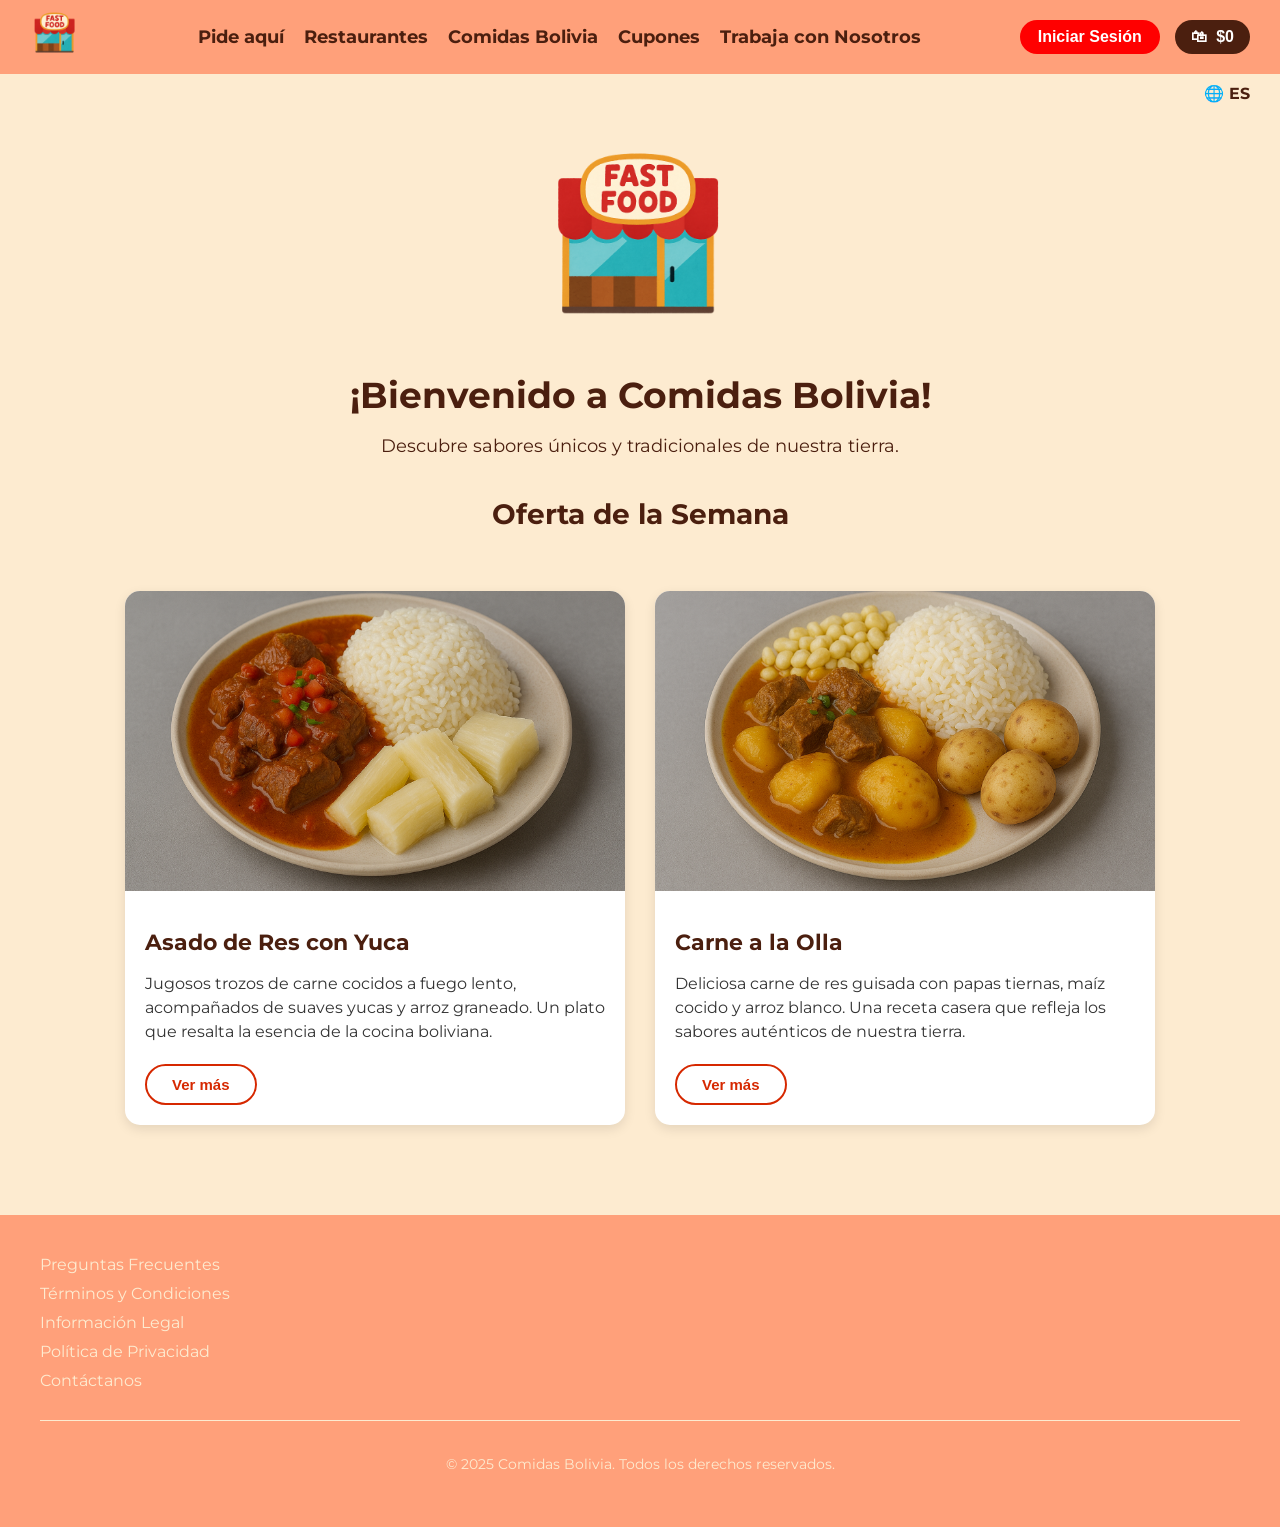
==== index.html @ f2148b14 "Subiendo proyecto para página web" ====
<!-- Estoy usando la estructura estándar de HTML5 y declaro el idioma en español para accesibilidad y SEO."-->
<!DOCTYPE html>
<html lang="es">
<head>
    <meta charset="UTF-8">
    <meta name="viewport" content="width=device-width, initial-scale=1.0">
    <!-- Titulo-->
    <title>Comidas Bolivia</title>
    <link rel="stylesheet" href="estilos.css">
    <link href="https://fonts.googleapis.com/css2?family=Montserrat:wght@700&display=swap" rel="stylesheet">
    <link rel="icon" type="image/png" href="Imagen Restaurant.png">
</head>
<body>

    <!-- BARRA SUPERIOR -->
    <header class="topbar">
        <a href="index.html">
            <img src="Imagen Restaurant.png" alt="Comidas Bolivianas" class="logo-barra">
        </a>
        <nav class="nav-links">
            <a href="pide_aqui.html">Pide aquí</a>
            <a href="restaurantes.html">Restaurantes</a>
            <a href="comidasBolivia.html">Comidas Bolivia</a>
            <a href="cupones.html">Cupones</a>
            <a href="trabajaNosotros.html">Trabaja con Nosotros</a>
        </nav>
        <!--"Organicé el header con Flexbox (CSS) para tener el logo, navegación y acciones de usuario bien alineadas."-->

        <div class="right-section">
            <button class="btn-inscribirse">Iniciar Sesión</button>
            <button class="btn-carrito">
                <span class="cart-icon">&#128717;</span> $0
            </button>
        </div>
    </header>

    <!-- CONTENEDOR DEL INDEX -->
    <div class="index-contenido">

        <!-- Selector de idioma -->
        <div class="idioma-selector">🌐 ES</div>

        <!-- Logo Central -->
        <div class="logo-centro">
            <img src="Imagen Restaurant.png" alt="Logo Central">
        </div>

        <!-- Bienvenida -->
        <div class="bienvenida">
            <h1>¡Bienvenido a Comidas Bolivia!</h1>
            <p>Descubre sabores únicos y tradicionales de nuestra tierra.</p>
            <h2 class="subtitulo-seccion">Oferta de la Semana</h2>
        </div>

        <!-- TARJETAS DE COMIDA -->
        <div class="promo-container">
            <!-- Asado de Res con Yuca -->
            <div class="promo-card">
                <div class="promo-img-container">
                    <img src="asado-res-y-yuca.png" alt="Asado de Res con Yuca" class="promo-img">
                </div>
                <div class="promo-content">
                    <h2>Asado de Res con Yuca</h2>
                    <p>Jugosos trozos de carne cocidos a fuego lento, acompañados de suaves yucas y arroz graneado. Un plato que resalta la esencia de la cocina boliviana.</p>
                    <button class="promo-btn" onclick="mostrarTexto('texto1')">Ver más</button>
                    <div id="texto1" class="texto-oculto">
                        Se acabo waway!!
                    </div>
                </div>
            </div>

            <!-- Carne a la Olla -->
            <div class="promo-card">
                <div class="promo-img-container">
                    <img src="Carne a la olla.png" alt="Carne a la Olla con arroz, papas y maíz" class="promo-img">
                </div>
                <div class="promo-content">
                    <h2>Carne a la Olla</h2>
                    <p>Deliciosa carne de res guisada con papas tiernas, maíz cocido y arroz blanco. Una receta casera que refleja los sabores auténticos de nuestra tierra.</p>
                    <button class="promo-btn" onclick="mostrarTexto('texto2')">Ver más</button>
                    <div id="texto2" class="texto-oculto">
                        3 unidades disponibles
                    </div>
                </div>
            </div>
        </div>
    </div>

    <script>
        function mostrarTexto(id) 
        {
            var texto = document.getElementById(id);
            if (texto.style.display === "none" || texto.style.display === "") 
            {
                texto.style.display = "block";
            } 
            else 
            {
                texto.style.display = "none";
            }
        }
    </script>
    <!--"Organicé el pie de página en dos partes: enlaces de ayuda y la declaración de derechos de autor."-->
    <footer class="footer">
         <div class="footer-container">
            <div class="footer-links">
                <a href="#">Preguntas Frecuentes</a>
                <a href="#">Términos y Condiciones</a>
                <a href="#">Información Legal</a>
                <a href="#">Política de Privacidad</a>
                <a href="#">Contáctanos</a>
            </div>
      <div class="footer-copy">
        <p>© 2025 Comidas Bolivia. Todos los derechos reservados.</p>
      </div>
    </div>
  </footer>
</body>
</html>
---- estilos.css ----
/* Fondo general */
/*"He eliminado los márgenes y el padding predeterminado para asegurarme de que la página ocupe toda la ventana sin espacios no deseados. Además, la tipografía Montserrat le da un estilo moderno y limpio." */
body {
    margin: 0;
    font-family: 'Montserrat', sans-serif;
    background-color: #f0b27a;
    position: relative;
    overflow-x: hidden;
}

/* Asegúrate de que no haya borde en el body o header */
body, header {
    margin: 0;
    padding: 0;
    border: none;
}

/* BARRA SUPERIOR */    
.topbar {
    background-color: #FFA07A;
    display: flex;
    align-items: center;
    justify-content: space-between;
    padding: 10px 30px;
    border-bottom: none; /* Asegúrarnos de que el borde se elimine */
    flex-wrap: wrap;
}

.logo-barra {
    height: 50px;
    width: auto;
    margin-right: 20px;
}

.nav-links {
    display: flex;
    gap: 20px;
    justify-content: center;
    flex: 1;
}

.nav-links a {
    text-decoration: none;
    color: #4b1f0f;
    font-weight: bold;
    font-size: 18px;
}

.nav-links a:hover,
.nav-links a.active {
    color: #d62800;
}

.right-section {
    display: flex;
    align-items: center;
    gap: 15px;
}

.btn-inscribirse {
    background-color: #FF0000;
    color: white;
    border: none;
    padding: 8px 18px;
    border-radius: 20px;
    font-size: 16px;
    font-weight: bold;
    cursor: pointer;
}

.btn-carrito {
    background-color: #4b1f0f;
    color: white;
    border: none;
    padding: 8px 16px;
    border-radius: 20px;
    font-size: 16px;
    font-weight: bold;
    cursor: pointer;
}

.cart-icon {
    margin-right: 5px;
}

/* CONTENIDO PARA EL INDEX PRINCIPAL */
.index-contenido {
    background-color: #fdebd0;
    min-height: 100vh;
    padding-bottom: 50px;
    position: relative;
}

.idioma-selector {
    text-align: right;
    padding: 10px 30px;
    font-weight: bold;
    color: #4b1f0f;
}

/* Logo centrado y tamaño corregido */
.logo-centro {
    display: flex;
    justify-content: center;
    margin: 30px 0;
}

.logo-centro img {
    width: 200px;
    height: auto;
}

/* Bienvenida debajo del logo */
.bienvenida {
    text-align: center;
    margin-top: 20px;
    color: #4b1f0f;
}

.bienvenida h1 {
    font-size: 36px;
    margin-bottom: 10px;
}

.bienvenida p {
    font-size: 18px;
}

/* Decoración lateral */
.lateral-deco {
    position: absolute;
    top: 250px;
    opacity: 0.08;
    z-index: 0;
}

.deco-left {
    left: 10px;
}

.deco-right {
    right: 10px;
}

.lateral-deco img {
    width: 160px;
    height: auto;
}

/* Promo Container */
.promo-container {
    display: flex;
    justify-content: center;
    flex-wrap: wrap;
    gap: 30px;
    padding: 40px 20px;
    z-index: 1;
    position: relative;
}

/* Tarjetas */
.promo-card {
    background-color: white;
    border-radius: 15px;
    box-shadow: 0 4px 12px rgba(0, 0, 0, 0.1);
    overflow: hidden;
    width: 500px;
    height: auto;
    display: flex;
    flex-direction: column;
    transition: transform 0.3s ease;
}

.promo-card:hover {
    transform: scale(1.02);
}

.promo-img-container {
    overflow: hidden;
    width: 100%;
    height: 300px;
}

.promo-img {
    width: 100%;
    height: 100%;
    object-fit: cover;
    transition: transform 0.4s ease, filter 0.3s ease;
}

.promo-card:hover .promo-img {
    transform: scale(1.05);
    filter: brightness(1.05);
}

.promo-content {
    padding: 20px;
}

.promo-content h2 {
    font-size: 22px;
    color: #4b1f0f;
    margin-bottom: 10px;
}

.promo-content p {
    color: #333;
    font-size: 16px;
    line-height: 1.5;
    margin-bottom: 20px;
}

.promo-btn {
    background-color: transparent;
    color: #d62800;
    border: 2px solid #d62800;
    border-radius: 30px;
    padding: 10px 25px;
    font-weight: bold;
    cursor: pointer;
    font-size: 15px;
    transition: all 0.3s ease;
}

.promo-btn:hover {
    background-color: #d62800;
    color: white;
}

.subtitulo-seccion {
    text-align: center;
    font-size: 28px;
    color: #4b1f0f;
    margin: 40px 0 20px 0;
    font-weight: bold;
}

.texto-oculto {
    display: none;
    margin-top: 15px;
    color: #4b1f0f;
    font-size: 16px;
    font-weight: normal;
}

.footer {
    background-color: #FFA07A; /* un naranja clarito */; 
    color: #fdebd0;
    padding: 40px 20px;
    font-size: 16px;
}

.footer-container {
    display: flex;
    flex-wrap: wrap;
    justify-content: space-between;
    align-items: flex-start;
    max-width: 1200px;
    margin: auto;
}

.footer-links {
    display: flex;
    flex-direction: column;
    gap: 10px;
}

.footer-links a {
    text-decoration: none;
    color: #fdebd0;
}

.footer-links a:hover {
    color: #ffffff;
}

.footer-social {
    margin-top: 20px;
}

.footer-social h3 {
    margin-bottom: 10px;
}

.social-icons {
    display: flex;
    gap: 10px;
}

.social-icons img {
    width: 24px;
    height: 24px;
}

.footer-copy {
    text-align: center;
    width: 100%;
    margin-top: 30px;
    border-top: 1px solid #fdebd0;
    padding-top: 20px;
    font-size: 14px;
}

/* --- MEDIA QUERIES RESPONSIVE --- */

/* Pantallas menores a 1024px (Tablets) */
@media (max-width: 1024px) {
    .promo-card {
      width: 400px; /* Tarjetas más angostas */
    }
  
    .logo-barra {
      height: 45px;
    }
  
    .nav-links a {
      font-size: 16px;
    }
  
    .btn-inscribirse, .btn-carrito {
      padding: 6px 14px;
      font-size: 14px;
    }
  }
  
  /* Pantallas menores a 768px (Celulares grandes y tablets verticales) */
  @media (max-width: 768px) {
    .topbar {
      flex-direction: column;
      gap: 10px;
    }
  
    .nav-links {
      flex-direction: column;
      align-items: center;
      gap: 10px;
    }
  
    .right-section {
      flex-direction: column;
      gap: 10px;
    }
  
    .promo-container {
      flex-direction: column;
      align-items: center;
    }
  
    .promo-card {
      width: 90%;
    }
  
    .bienvenida h1 {
      font-size: 28px;
    }
  
    .bienvenida p {
      font-size: 16px;
    }
  
    .subtitulo-seccion {
      font-size: 22px;
    }
  }
  
  /* Pantallas menores a 480px (Celulares pequeños) */
  @media (max-width: 480px) {
    .logo-barra {
      height: 40px;
    }
  
    .promo-card {
      width: 95%;
    }
  
    .promo-content h2 {
      font-size: 20px;
    }
  
    .promo-content p {
      font-size: 14px;
    }
  
    .promo-btn {
      font-size: 14px;
      padding: 8px 20px;
    }
  
    .footer-container {
      flex-direction: column;
      align-items: center;
      text-align: center;
    }
  
    .footer-links {
      align-items: center;
    }
  }
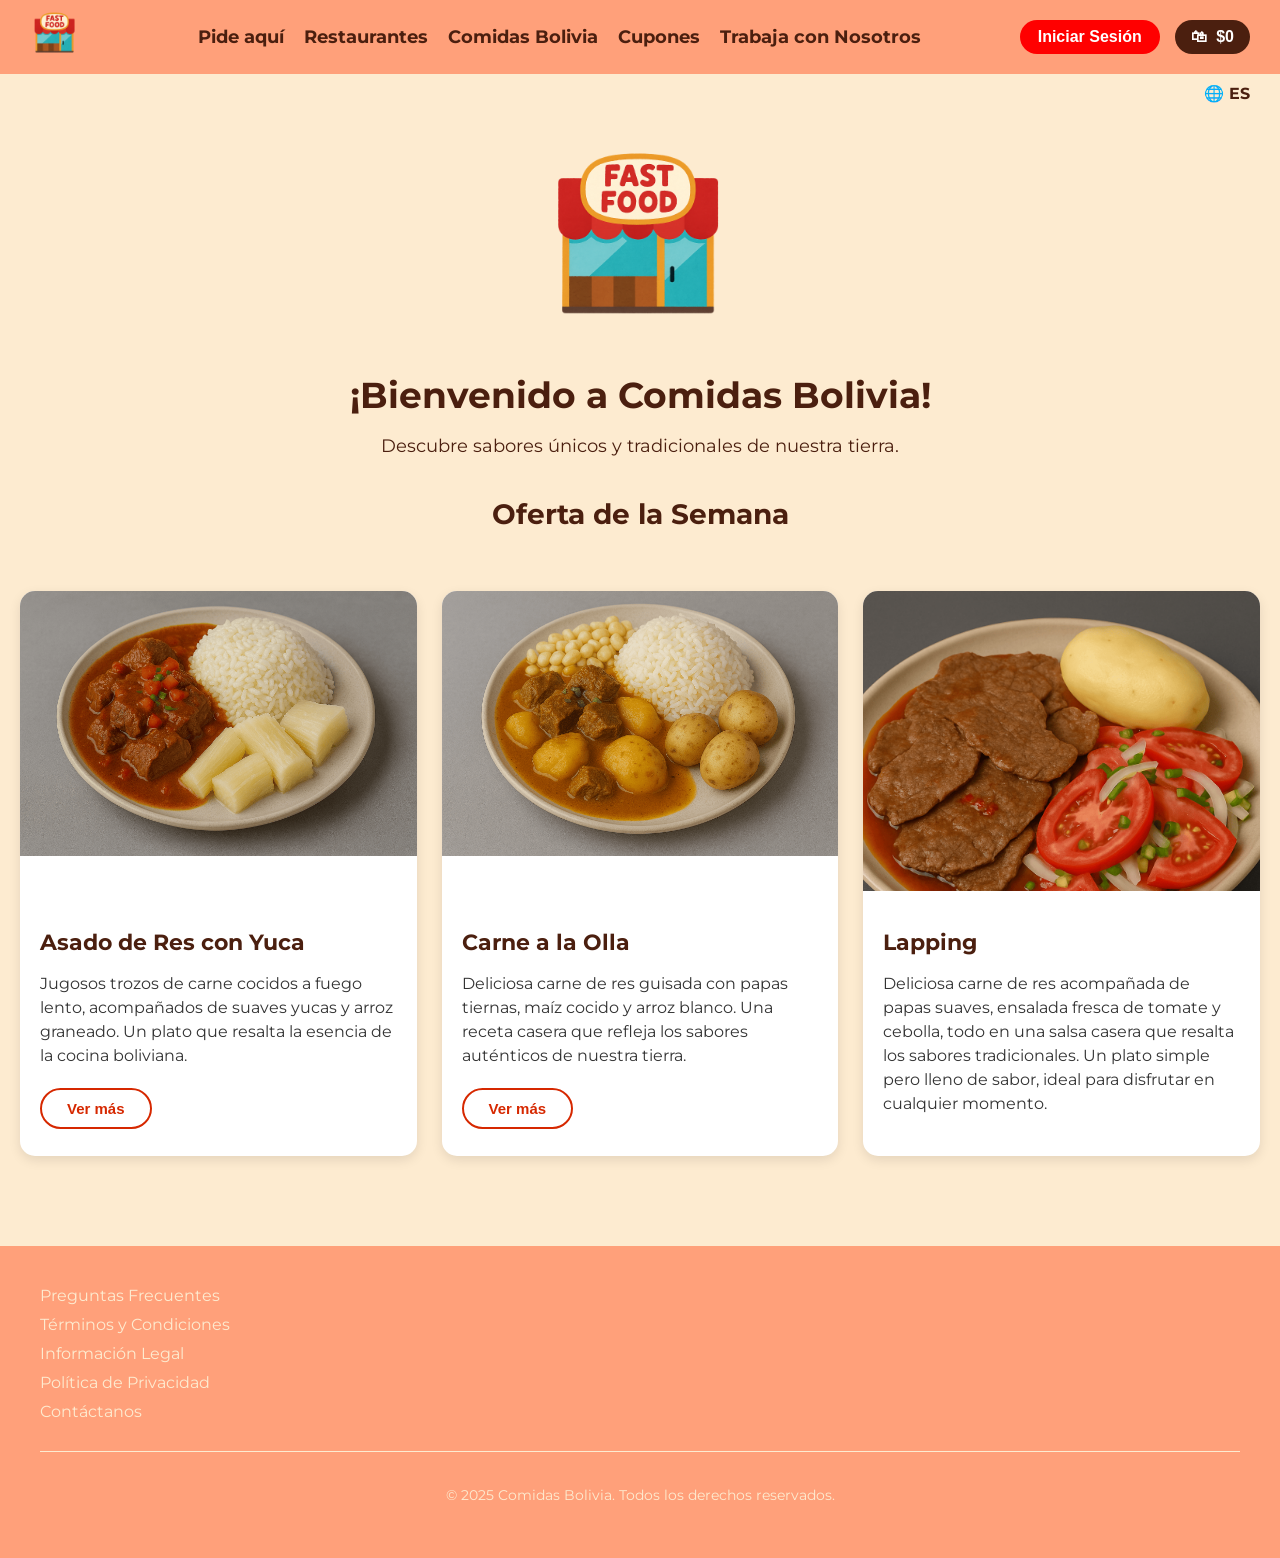
==== commit 09e305f1: "Hola" ====
--- a/index.html
+++ b/index.html
@@ -1,10 +1,8 @@
-<!-- Estoy usando la estructura estándar de HTML5 y declaro el idioma en español para accesibilidad y SEO."-->
 <!DOCTYPE html>
 <html lang="es">
 <head>
     <meta charset="UTF-8">
-    <meta name="viewport" content="width=device-width, initial-scale=1.0">
-    <!-- Titulo-->
+    <meta name="description" content="Descubre los sabores únicos de Bolivia con platos tradicionales y promociones semanales.">
     <title>Comidas Bolivia</title>
     <link rel="stylesheet" href="estilos.css">
     <link href="https://fonts.googleapis.com/css2?family=Montserrat:wght@700&display=swap" rel="stylesheet">
@@ -24,7 +22,6 @@
             <a href="cupones.html">Cupones</a>
             <a href="trabajaNosotros.html">Trabaja con Nosotros</a>
         </nav>
-        <!--"Organicé el header con Flexbox (CSS) para tener el logo, navegación y acciones de usuario bien alineadas."-->
 
         <div class="right-section">
             <button class="btn-inscribirse">Iniciar Sesión</button>
@@ -57,7 +54,7 @@
             <!-- Asado de Res con Yuca -->
             <div class="promo-card">
                 <div class="promo-img-container">
-                    <img src="asado-res-y-yuca.png" alt="Asado de Res con Yuca" class="promo-img">
+                    <img src="asado-res-y-yuca comprimido.png" alt="Asado de Res con Yuca" class="promo-img">
                 </div>
                 <div class="promo-content">
                     <h2>Asado de Res con Yuca</h2>
@@ -69,10 +66,10 @@
                 </div>
             </div>
 
-            <!-- Carne a la Olla -->
-            <div class="promo-card">
-                <div class="promo-img-container">
-                    <img src="Carne a la olla.png" alt="Carne a la Olla con arroz, papas y maíz" class="promo-img">
+        <!-- Carne a la Olla -->
+        <div class="promo-card">
+            <div class="promo-img-container">
+                <img src="Carne a la olla con arroz, papas y maíz comprimido.png" alt="Carne a la Olla con arroz, papas y maíz" class="promo-img">
                 </div>
                 <div class="promo-content">
                     <h2>Carne a la Olla</h2>
@@ -81,6 +78,17 @@
                     <div id="texto2" class="texto-oculto">
                         3 unidades disponibles
                     </div>
+            </div>
+        </div>
+
+            <!-- Lapping -->
+            <div class="promo-card">
+                <div class="promo-img-container">
+                    <img src="Lapping comprimido.png" alt="Lapping" class="promo-img">
+                </div>
+                <div class="promo-content">
+                    <h2>Lapping</h2>
+                    <p>Deliciosa carne de res acompañada de papas suaves, ensalada fresca de tomate y cebolla, todo en una salsa casera que resalta los sabores tradicionales. Un plato simple pero lleno de sabor, ideal para disfrutar en cualquier momento.</p>
                 </div>
             </div>
         </div>
@@ -100,7 +108,8 @@
             }
         }
     </script>
-    <!--"Organicé el pie de página en dos partes: enlaces de ayuda y la declaración de derechos de autor."-->
+
+    <!-- PIE DE PÁGINA -->
     <footer class="footer">
          <div class="footer-container">
             <div class="footer-links">
@@ -110,10 +119,12 @@
                 <a href="#">Política de Privacidad</a>
                 <a href="#">Contáctanos</a>
             </div>
-      <div class="footer-copy">
-        <p>© 2025 Comidas Bolivia. Todos los derechos reservados.</p>
-      </div>
-    </div>
-  </footer>
+            <div class="footer-copy">
+                <p>© 2025 Comidas Bolivia. Todos los derechos reservados.</p>
+            </div>
+        </div>
+    </footer>
 </body>
 </html>
+
+
--- a/estilos.css
+++ b/estilos.css
@@ -1,5 +1,4 @@
 /* Fondo general */
-/*"He eliminado los márgenes y el padding predeterminado para asegurarme de que la página ocupe toda la ventana sin espacios no deseados. Además, la tipografía Montserrat le da un estilo moderno y limpio." */
 body {
     margin: 0;
     font-family: 'Montserrat', sans-serif;
@@ -8,21 +7,14 @@
     overflow-x: hidden;
 }
 
-/* Asegúrate de que no haya borde en el body o header */
-body, header {
-    margin: 0;
-    padding: 0;
-    border: none;
-}
-
-/* BARRA SUPERIOR */    
+/* BARRA SUPERIOR */
 .topbar {
     background-color: #FFA07A;
     display: flex;
     align-items: center;
     justify-content: space-between;
     padding: 10px 30px;
-    border-bottom: none; /* Asegúrarnos de que el borde se elimine */
+    border-bottom: none;
     flex-wrap: wrap;
 }
 
@@ -83,7 +75,7 @@
     margin-right: 5px;
 }
 
-/* CONTENIDO PARA EL INDEX PRINCIPAL */
+/* CONTENIDO PRINCIPAL */
 .index-contenido {
     background-color: #fdebd0;
     min-height: 100vh;
@@ -98,7 +90,7 @@
     color: #4b1f0f;
 }
 
-/* Logo centrado y tamaño corregido */
+/* Logo centrado */
 .logo-centro {
     display: flex;
     justify-content: center;
@@ -110,7 +102,7 @@
     height: auto;
 }
 
-/* Bienvenida debajo del logo */
+/* Bienvenida */
 .bienvenida {
     text-align: center;
     margin-top: 20px;
@@ -126,45 +118,21 @@
     font-size: 18px;
 }
 
-/* Decoración lateral */
-.lateral-deco {
-    position: absolute;
-    top: 250px;
-    opacity: 0.08;
-    z-index: 0;
-}
-
-.deco-left {
-    left: 10px;
-}
-
-.deco-right {
-    right: 10px;
-}
-
-.lateral-deco img {
-    width: 160px;
-    height: auto;
-}
-
 /* Promo Container */
 .promo-container {
     display: flex;
-    justify-content: center;
+    justify-content: space-between;
     flex-wrap: wrap;
-    gap: 30px;
     padding: 40px 20px;
-    z-index: 1;
-    position: relative;
-}
-
-/* Tarjetas */
+    gap: 20px;
+}
+
 .promo-card {
     background-color: white;
     border-radius: 15px;
     box-shadow: 0 4px 12px rgba(0, 0, 0, 0.1);
     overflow: hidden;
-    width: 500px;
+    width: 32%;
     height: auto;
     display: flex;
     flex-direction: column;
@@ -183,7 +151,7 @@
 
 .promo-img {
     width: 100%;
-    height: 100%;
+    height: auto;
     object-fit: cover;
     transition: transform 0.4s ease, filter 0.3s ease;
 }
@@ -243,8 +211,9 @@
     font-weight: normal;
 }
 
+/* Pie de página */
 .footer {
-    background-color: #FFA07A; /* un naranja clarito */; 
+    background-color: #FFA07A;
     color: #fdebd0;
     padding: 40px 20px;
     font-size: 16px;
@@ -272,24 +241,6 @@
 
 .footer-links a:hover {
     color: #ffffff;
-}
-
-.footer-social {
-    margin-top: 20px;
-}
-
-.footer-social h3 {
-    margin-bottom: 10px;
-}
-
-.social-icons {
-    display: flex;
-    gap: 10px;
-}
-
-.social-icons img {
-    width: 24px;
-    height: 24px;
 }
 
 .footer-copy {
@@ -301,99 +252,21 @@
     font-size: 14px;
 }
 
-/* --- MEDIA QUERIES RESPONSIVE --- */
-
-/* Pantallas menores a 1024px (Tablets) */
+/* --- MEDIA QUERIES --- */
 @media (max-width: 1024px) {
     .promo-card {
-      width: 400px; /* Tarjetas más angostas */
+        width: 45%;
     }
-  
-    .logo-barra {
-      height: 45px;
+}
+
+@media (max-width: 768px) {
+    .promo-card {
+        width: 90%;
     }
-  
-    .nav-links a {
-      font-size: 16px;
+}
+
+@media (max-width: 480px) {
+    .promo-card {
+        width: 100%;
     }
-  
-    .btn-inscribirse, .btn-carrito {
-      padding: 6px 14px;
-      font-size: 14px;
-    }
-  }
-  
-  /* Pantallas menores a 768px (Celulares grandes y tablets verticales) */
-  @media (max-width: 768px) {
-    .topbar {
-      flex-direction: column;
-      gap: 10px;
-    }
-  
-    .nav-links {
-      flex-direction: column;
-      align-items: center;
-      gap: 10px;
-    }
-  
-    .right-section {
-      flex-direction: column;
-      gap: 10px;
-    }
-  
-    .promo-container {
-      flex-direction: column;
-      align-items: center;
-    }
-  
-    .promo-card {
-      width: 90%;
-    }
-  
-    .bienvenida h1 {
-      font-size: 28px;
-    }
-  
-    .bienvenida p {
-      font-size: 16px;
-    }
-  
-    .subtitulo-seccion {
-      font-size: 22px;
-    }
-  }
-  
-  /* Pantallas menores a 480px (Celulares pequeños) */
-  @media (max-width: 480px) {
-    .logo-barra {
-      height: 40px;
-    }
-  
-    .promo-card {
-      width: 95%;
-    }
-  
-    .promo-content h2 {
-      font-size: 20px;
-    }
-  
-    .promo-content p {
-      font-size: 14px;
-    }
-  
-    .promo-btn {
-      font-size: 14px;
-      padding: 8px 20px;
-    }
-  
-    .footer-container {
-      flex-direction: column;
-      align-items: center;
-      text-align: center;
-    }
-  
-    .footer-links {
-      align-items: center;
-    }
-  }
-  +}
